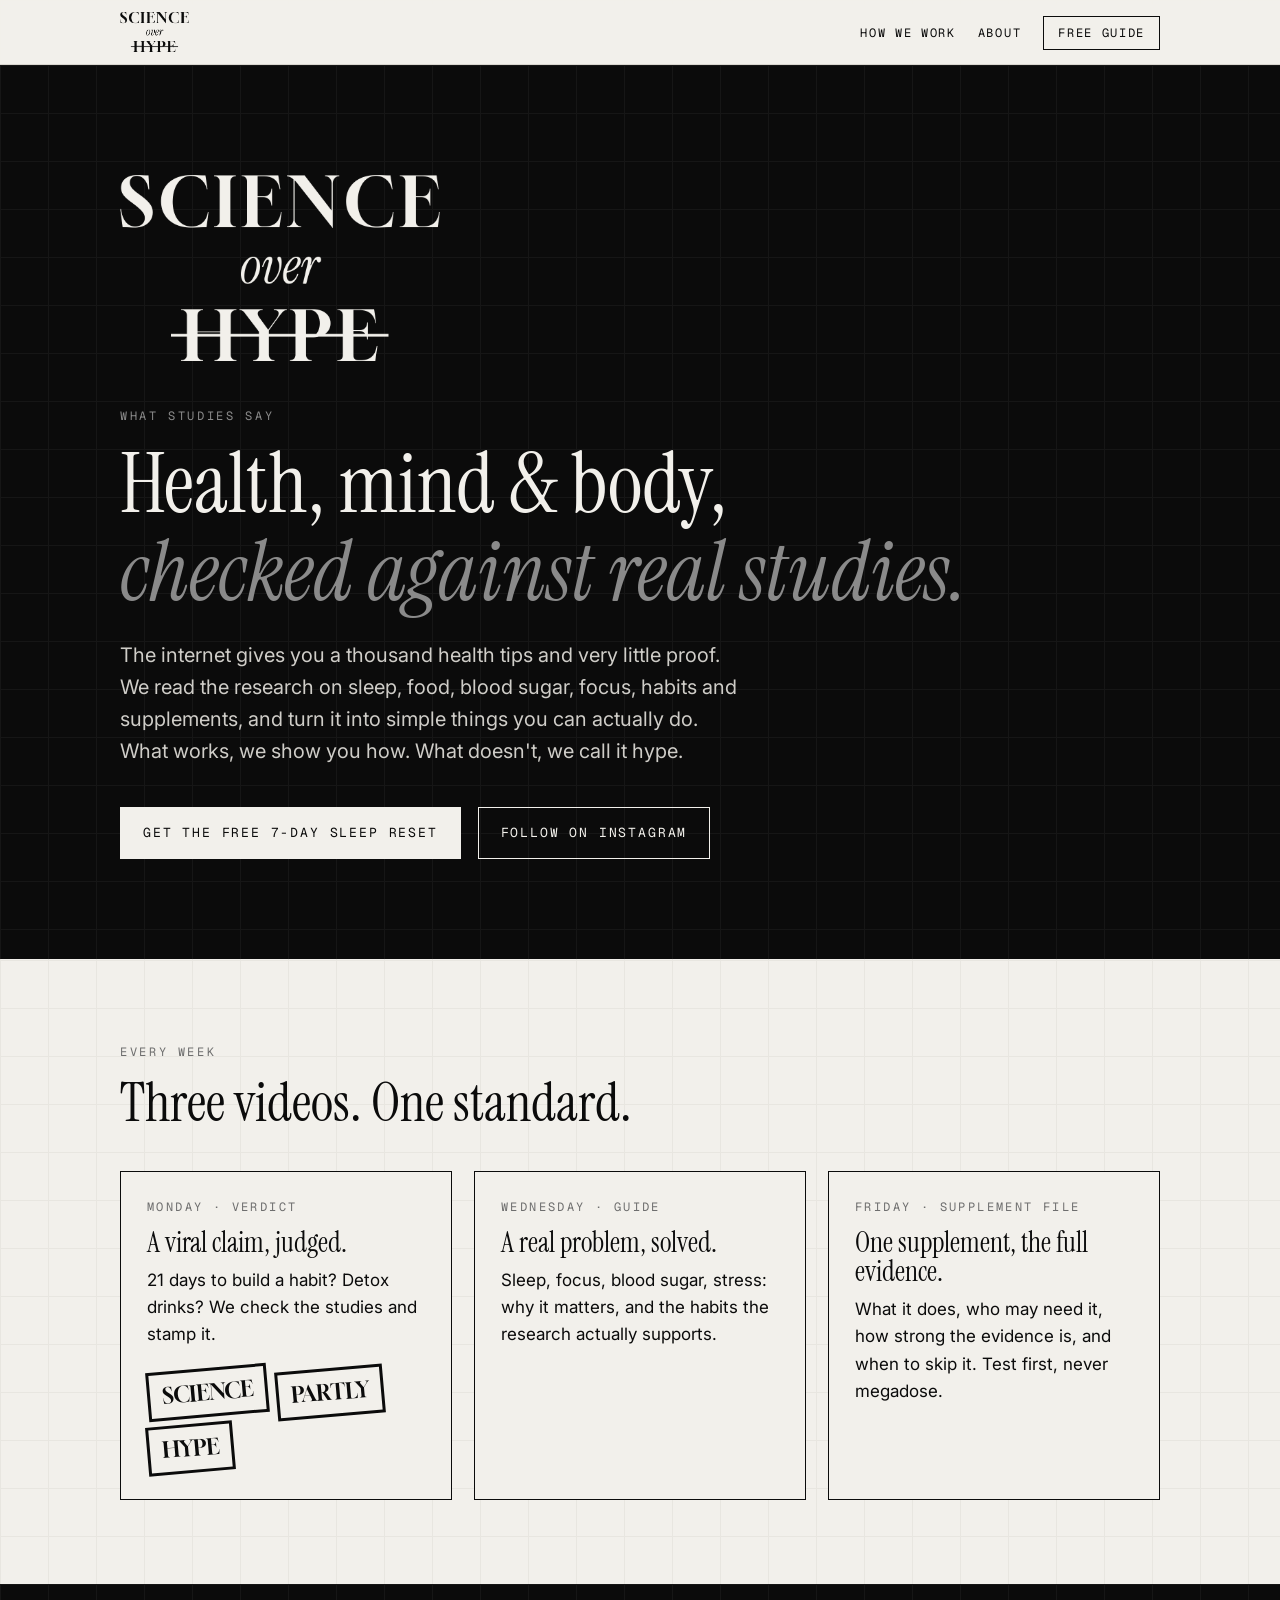
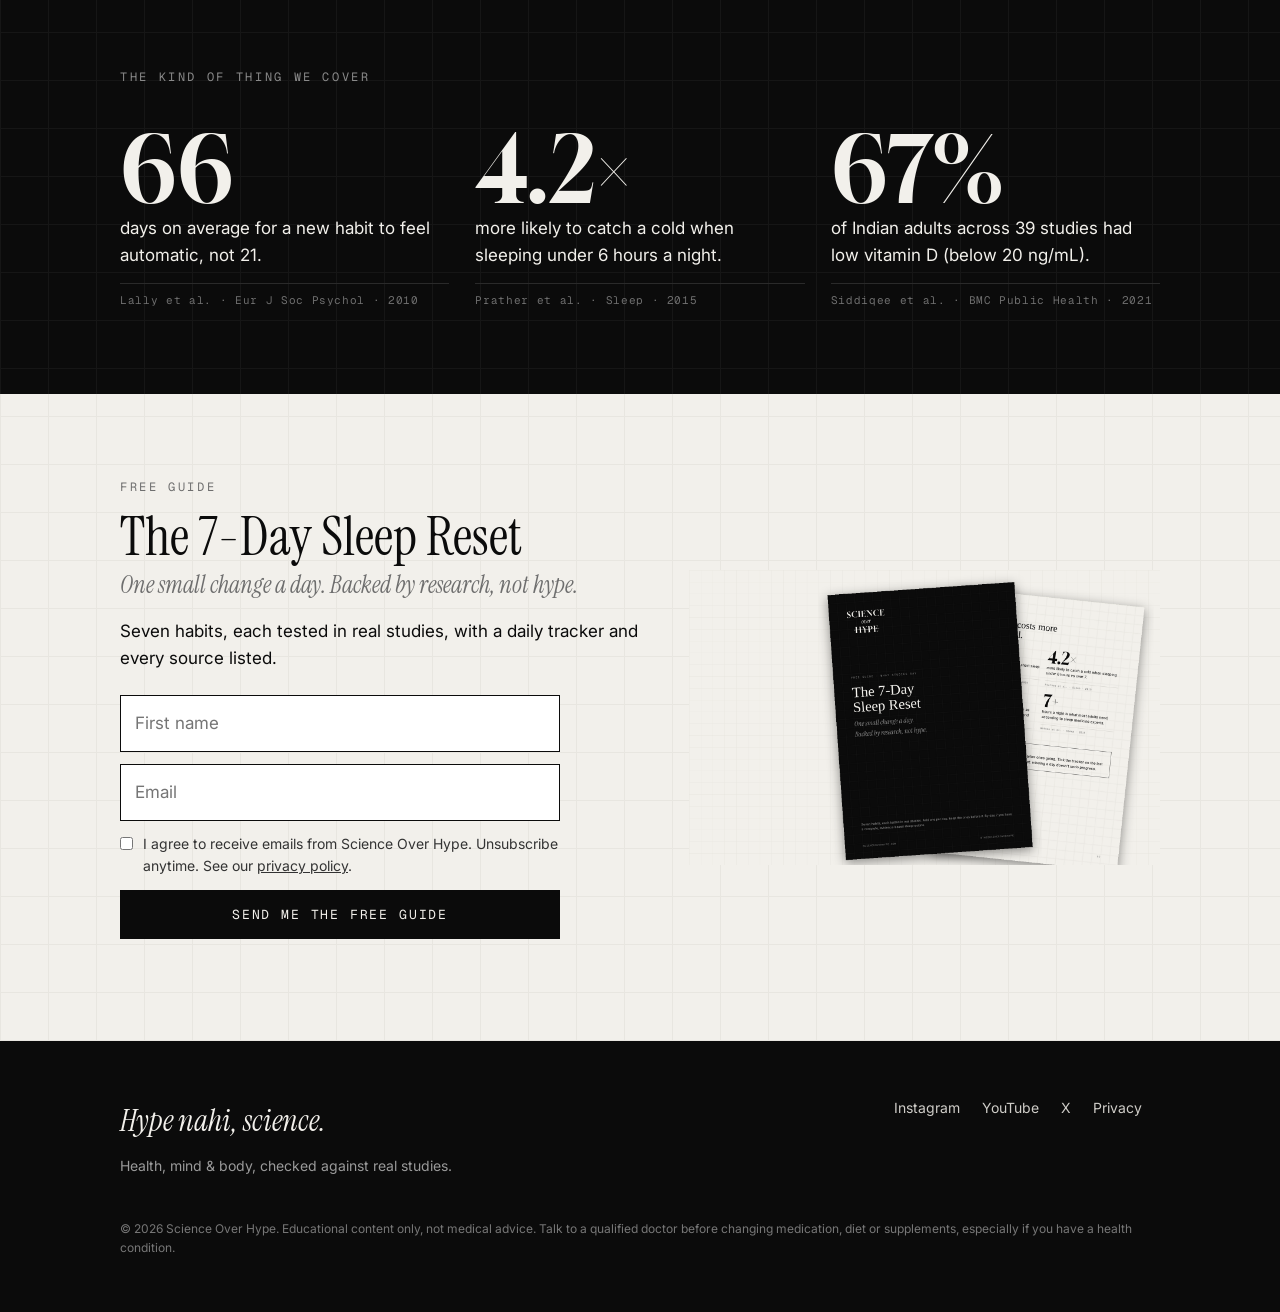
==== index.html @ e4e81a03 "Add files via upload" ====
<!doctype html>
<html lang="en"><head>
<meta charset="utf-8"><meta name="viewport" content="width=device-width,initial-scale=1">
<title>Science Over Hype | Health, mind & body, checked against real studies</title>
<meta name="description" content="Short, evidence-based health content on sleep, food, blood sugar, habits and supplements. Every claim comes with its source. Hype nahi, science.">
<link rel="canonical" href="https://scienceoverhype.com/">
<meta property="og:title" content="Science Over Hype | Health, mind & body, checked against real studies"><meta property="og:description" content="Short, evidence-based health content on sleep, food, blood sugar, habits and supplements. Every claim comes with its source. Hype nahi, science.">
<meta property="og:image" content="https://scienceoverhype.com/assets/og.jpg"><meta property="og:url" content="https://scienceoverhype.com/">
<meta name="twitter:card" content="summary_large_image">
<link rel="icon" href="/assets/favicon.png"><link rel="apple-touch-icon" href="/assets/apple-touch-icon.png">
<link rel="preconnect" href="https://fonts.googleapis.com"><link rel="preconnect" href="https://fonts.gstatic.com" crossorigin>
<link href="https://fonts.googleapis.com/css2?family=Gloock&family=Instrument+Serif:ital@0;1&family=Geist+Mono&family=Inter:wght@400;600&display=swap" rel="stylesheet">
<link rel="stylesheet" href="/assets/style.css">
</head><body>
<header class="site"><div class="wrap">
 <a class="logo" href="/" aria-label="Science Over Hype home"><img src="/assets/logo-black.png" alt="Science Over Hype"></a>
 <nav><a href="/how-we-work/">How we work</a><a href="/about/">About</a><a class="cta" href="/sleep/">Free guide</a></nav>
</div></header>

<section class="dark hero"><div class="wrap">
 <img class="logo-big" src="/assets/logo-white.png" alt="Science Over Hype">
 <div class="k">What studies say</div>
 <h1 style="margin-top:14px">Health, mind &amp; body,<br><span class="it">checked against real studies.</span></h1>
 <p class="lead">The internet gives you a thousand health tips and very little proof. We read the research on sleep, food, blood sugar, focus, habits and supplements, and turn it into simple things you can actually do. What works, we show you how. What doesn't, we call it hype.</p>
 <a class="btn solid" href="/sleep/">Get the free 7-Day Sleep Reset</a>
 <a class="btn" href="https://www.instagram.com/thescienceoverhype/" target="_blank" rel="noopener">Follow on Instagram</a>
</div></section>

<section><div class="wrap">
 <div class="k">Every week</div>
 <h2 style="margin-top:12px">Three videos. One standard.</h2>
 <div class="grid3">
  <div class="card"><div class="day">MONDAY · VERDICT</div><h3>A viral claim, judged.</h3><p>21 days to build a habit? Detox drinks? We check the studies and stamp it.</p>
   <span class="stamp">SCIENCE</span><span class="stamp">PARTLY</span><span class="stamp">HYPE</span></div>
  <div class="card"><div class="day">WEDNESDAY · GUIDE</div><h3>A real problem, solved.</h3><p>Sleep, focus, blood sugar, stress: why it matters, and the habits the research actually supports.</p></div>
  <div class="card"><div class="day">FRIDAY · SUPPLEMENT FILE</div><h3>One supplement, the full evidence.</h3><p>What it does, who may need it, how strong the evidence is, and when to skip it. Test first, never megadose.</p></div>
 </div>
</div></section>

<section class="dark"><div class="wrap">
 <div class="k">The kind of thing we cover</div>
 <div class="stats">
  <div><div class="big">66</div><p>days on average for a new habit to feel automatic, not 21.</p><div class="src">Lally et al. · Eur J Soc Psychol · 2010</div></div>
  <div><div class="big">4.2×</div><p>more likely to catch a cold when sleeping under 6 hours a night.</p><div class="src">Prather et al. · Sleep · 2015</div></div>
  <div><div class="big">67%</div><p>of Indian adults across 39 studies had low vitamin D (below 20 ng/mL).</p><div class="src">Siddiqee et al. · BMC Public Health · 2021</div></div>
 </div>
</div></section>

<section><div class="wrap split">
 <div>
  <div class="k">Free guide</div>
  <h2 style="margin-top:12px">The 7-Day Sleep Reset</h2>
  <p class="it" style="font-size:24px">One small change a day. Backed by research, not hype.</p>
  <p>Seven habits, each tested in real studies, with a daily tracker and every source listed.</p>
  <form class="signup" action="#" method="post">
 <input type="text" name="fields[name]" placeholder="First name" autocomplete="given-name">
 <input type="email" name="fields[email]" placeholder="Email" required autocomplete="email">
 <label class="consent"><input type="checkbox" name="gdpr[]" value="consent" required><span>I agree to receive emails from Science Over Hype. Unsubscribe anytime. See our <a href="/privacy/">privacy policy</a>.</span></label>
 <input type="hidden" name="ml-submit" value="1"><input type="hidden" name="anticsrf" value="true">
 <button type="submit">Send me the free guide</button>
 <div class="form-msg" role="status"></div>
</form>
 </div>
 <a href="/sleep/"><img src="/assets/sleep-reset-mockup.png" alt="The 7-Day Sleep Reset guide"></a>
</div></section>
<footer class="site"><div class="wrap">
 <div class="row">
  <div><div class="tag">Hype nahi, science.</div><p style="margin-top:10px">Health, mind &amp; body, checked against real studies.</p></div>
  <div>
   <a href="https://www.instagram.com/thescienceoverhype/" target="_blank" rel="noopener">Instagram</a>
   <a href="https://www.youtube.com/@thescienceoverhype" target="_blank" rel="noopener">YouTube</a>
   <a href="https://x.com/scienceoverhype" target="_blank" rel="noopener">X</a>
   <a href="/privacy/">Privacy</a>
  </div>
 </div>
 <p class="fine">© 2026 Science Over Hype. Educational content only, not medical advice. Talk to a qualified doctor before changing medication, diet or supplements, especially if you have a health condition.</p>
</div></footer>
<script>
document.querySelectorAll('form.signup').forEach(function(f){
 f.addEventListener('submit',function(e){
  var action=f.getAttribute('action'); var msg=f.querySelector('.form-msg');
  if(!action||action==='#'){e.preventDefault();msg.textContent='Signups open very soon.';return;}
  e.preventDefault(); var b=f.querySelector('button'); b.disabled=true; b.textContent='Sending…';
  fetch(action,{method:'POST',body:new FormData(f)}).then(function(r){return r.json()}).then(function(d){
   if(d&&d.success){f.querySelectorAll('input,button').forEach(function(x){x.style.display='none'});f.querySelector('label.consent').style.display='none';
    msg.innerHTML='<strong>Check your inbox.</strong> Your Sleep Reset is on its way. (Not there in 2 minutes? Check Promotions or Spam.)';}
   else{b.disabled=false;b.textContent='Send me the free guide';msg.textContent='Something went wrong. Please check your email and try again.';}
  }).catch(function(){b.disabled=false;b.textContent='Send me the free guide';msg.textContent='Something went wrong. Please try again.';});
 });
});
</script>
</body></html>
---- assets/style.css ----
:root{
  --ink:#0b0b0b; --paper:#f2f0eb; --grey:#6e6e6e; --line:#d9d6cf; --grid:#e8e6e0;
  --serif:"Instrument Serif",Georgia,serif; --display:"Gloock",Georgia,serif;
  --mono:"Geist Mono",ui-monospace,monospace; --sans:"Inter",system-ui,sans-serif;
}
*{box-sizing:border-box;margin:0;padding:0}
html{scroll-behavior:smooth}
body{font-family:var(--sans);color:var(--ink);background:var(--paper);line-height:1.6;font-size:17px;
  background-image:linear-gradient(var(--grid) 1px,transparent 1px),linear-gradient(90deg,var(--grid) 1px,transparent 1px);background-size:48px 48px}
a{color:inherit}
img{max-width:100%;display:block}
.wrap{max-width:1080px;margin:0 auto;padding:0 20px}
.k{font-family:var(--mono);font-size:12px;letter-spacing:.22em;text-transform:uppercase;color:var(--grey)}
h1,h2,h3{font-family:var(--serif);font-weight:400;line-height:1.05}
h1{font-size:clamp(44px,7vw,84px)} h2{font-size:clamp(34px,5vw,54px)} h3{font-size:28px}
.it{font-family:var(--serif);font-style:italic;color:var(--grey)}
p{margin:0 0 14px}
/* header */
header.site{position:sticky;top:0;z-index:10;background:rgba(242,240,235,.92);backdrop-filter:blur(6px);border-bottom:1px solid var(--line)}
header.site .wrap{display:flex;align-items:center;justify-content:space-between;height:64px}
header.site .logo img{height:40px;width:auto}
nav a{font-family:var(--mono);font-size:12px;letter-spacing:.14em;text-transform:uppercase;text-decoration:none;margin-left:22px}
nav a:hover{text-decoration:underline}
nav .cta{border:1.5px solid var(--ink);padding:8px 14px}
@media(max-width:700px){nav a:not(.cta){display:none} nav .cta{margin-left:0}}
/* sections */
section{padding:84px 0}
.dark{background:var(--ink);color:var(--paper);
  background-image:linear-gradient(#161616 1px,transparent 1px),linear-gradient(90deg,#161616 1px,transparent 1px);background-size:48px 48px}
.dark .k,.dark .it{color:#8a8a8a}
.hero{padding:110px 0 100px}
.hero .logo-big{width:min(320px,70vw);margin-bottom:46px}
.hero p.lead{font-size:20px;max-width:620px;color:#cfcdc8;margin-top:22px}
.btn{display:inline-block;font-family:var(--mono);font-size:13px;letter-spacing:.14em;text-transform:uppercase;text-decoration:none;padding:15px 22px;border:1.5px solid currentColor;margin:26px 12px 0 0;cursor:pointer;background:none;color:inherit}
.btn.solid{background:var(--ink);color:var(--paper);border-color:var(--ink)}
.dark .btn.solid{background:var(--paper);color:var(--ink);border-color:var(--paper)}
.grid3{display:grid;grid-template-columns:repeat(3,1fr);gap:22px;margin-top:40px}
@media(max-width:820px){.grid3{grid-template-columns:1fr}}
.card{border:1.5px solid var(--ink);padding:26px;background:var(--paper)}
.card .day{font-family:var(--mono);font-size:12px;letter-spacing:.2em;color:var(--grey)}
.card h3{margin:10px 0 10px}
.stamp{display:inline-block;font-family:var(--display);font-size:22px;border:3px solid var(--ink);padding:4px 12px;transform:rotate(-5deg);margin:6px 8px 0 0}
.split{display:grid;grid-template-columns:1.05fr .95fr;gap:48px;align-items:center}
@media(max-width:820px){.split{grid-template-columns:1fr}}
ul.ticks{list-style:none;margin:10px 0 18px}
ul.ticks li{padding-left:26px;position:relative;margin-bottom:8px}
ul.ticks li:before{content:"—";position:absolute;left:0;color:var(--grey)}
.big{font-family:var(--display);font-size:clamp(54px,8vw,92px);line-height:1}
.stats{display:grid;grid-template-columns:repeat(3,1fr);gap:26px;margin-top:36px}
@media(max-width:820px){.stats{grid-template-columns:1fr}}
.src{font-family:var(--mono);font-size:11px;letter-spacing:.06em;color:var(--grey);border-top:1px solid var(--line);padding-top:8px;margin-top:8px}
.dark .src{border-color:#2a2a2a}
/* form */
form.signup{display:grid;gap:12px;max-width:440px;margin-top:22px}
form.signup input[type=text],form.signup input[type=email]{font:inherit;padding:14px 14px;border:1.5px solid var(--ink);background:#fff;color:var(--ink)}
form.signup label.consent{font-size:14px;display:flex;gap:10px;align-items:flex-start;color:#333}
form.signup label.consent input{margin-top:4px}
form.signup button{font-family:var(--mono);font-size:13px;letter-spacing:.14em;text-transform:uppercase;padding:16px;border:0;background:var(--ink);color:var(--paper);cursor:pointer}
form.signup button[disabled]{opacity:.5}
.form-msg{font-size:15px;margin-top:6px}
.dark form.signup label.consent{color:#cfcdc8}
.dark form.signup button{background:var(--paper);color:var(--ink)}
/* prose pages */
.prose{max-width:720px}
.prose h2{margin:44px 0 14px;font-size:38px}
.prose ul{margin:0 0 16px 22px}
.prose li{margin-bottom:6px}
/* footer */
footer.site{background:var(--ink);color:#9a9a9a;padding:56px 0 40px;font-size:14px}
footer.site .row{display:flex;flex-wrap:wrap;justify-content:space-between;gap:24px}
footer.site a{color:#cfcdc8;text-decoration:none;margin-right:18px}
footer.site .tag{font-family:var(--serif);font-style:italic;font-size:30px;color:var(--paper)}
footer.site .fine{margin-top:28px;font-size:12px;color:#777}
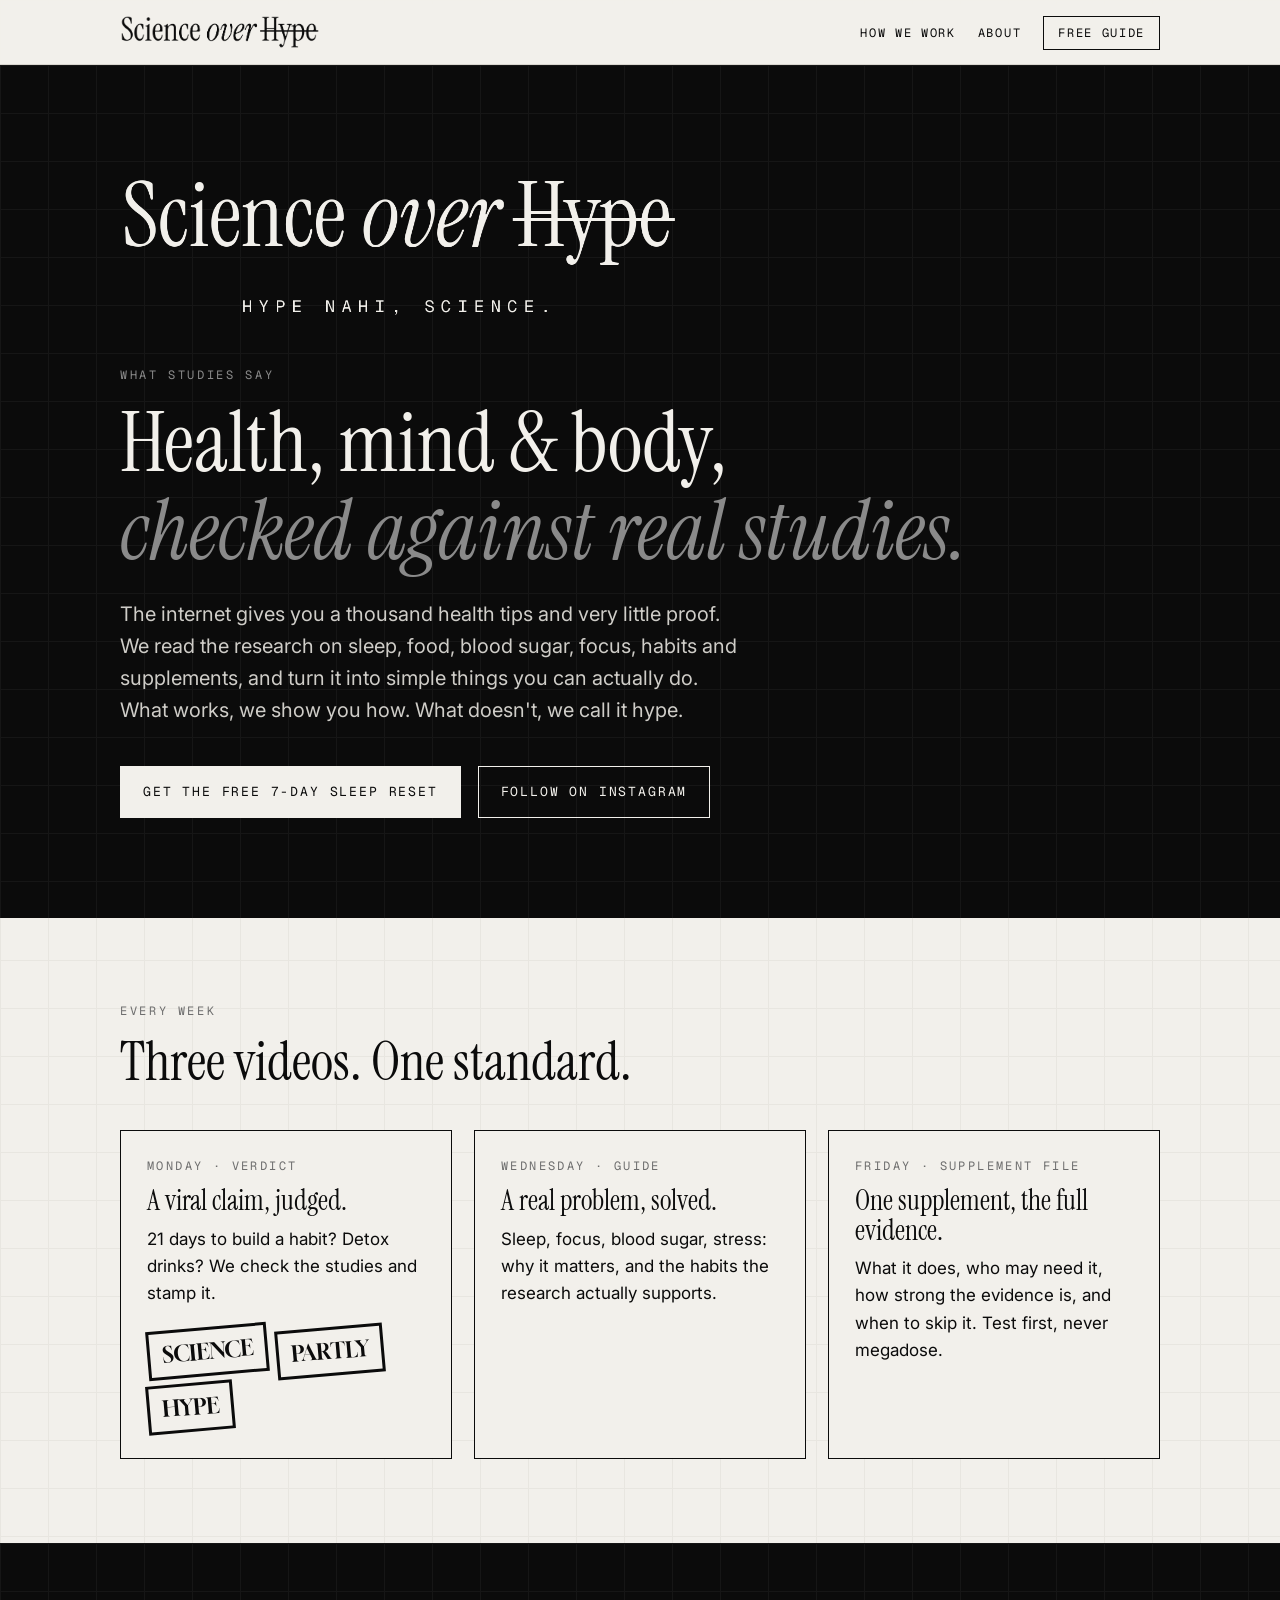
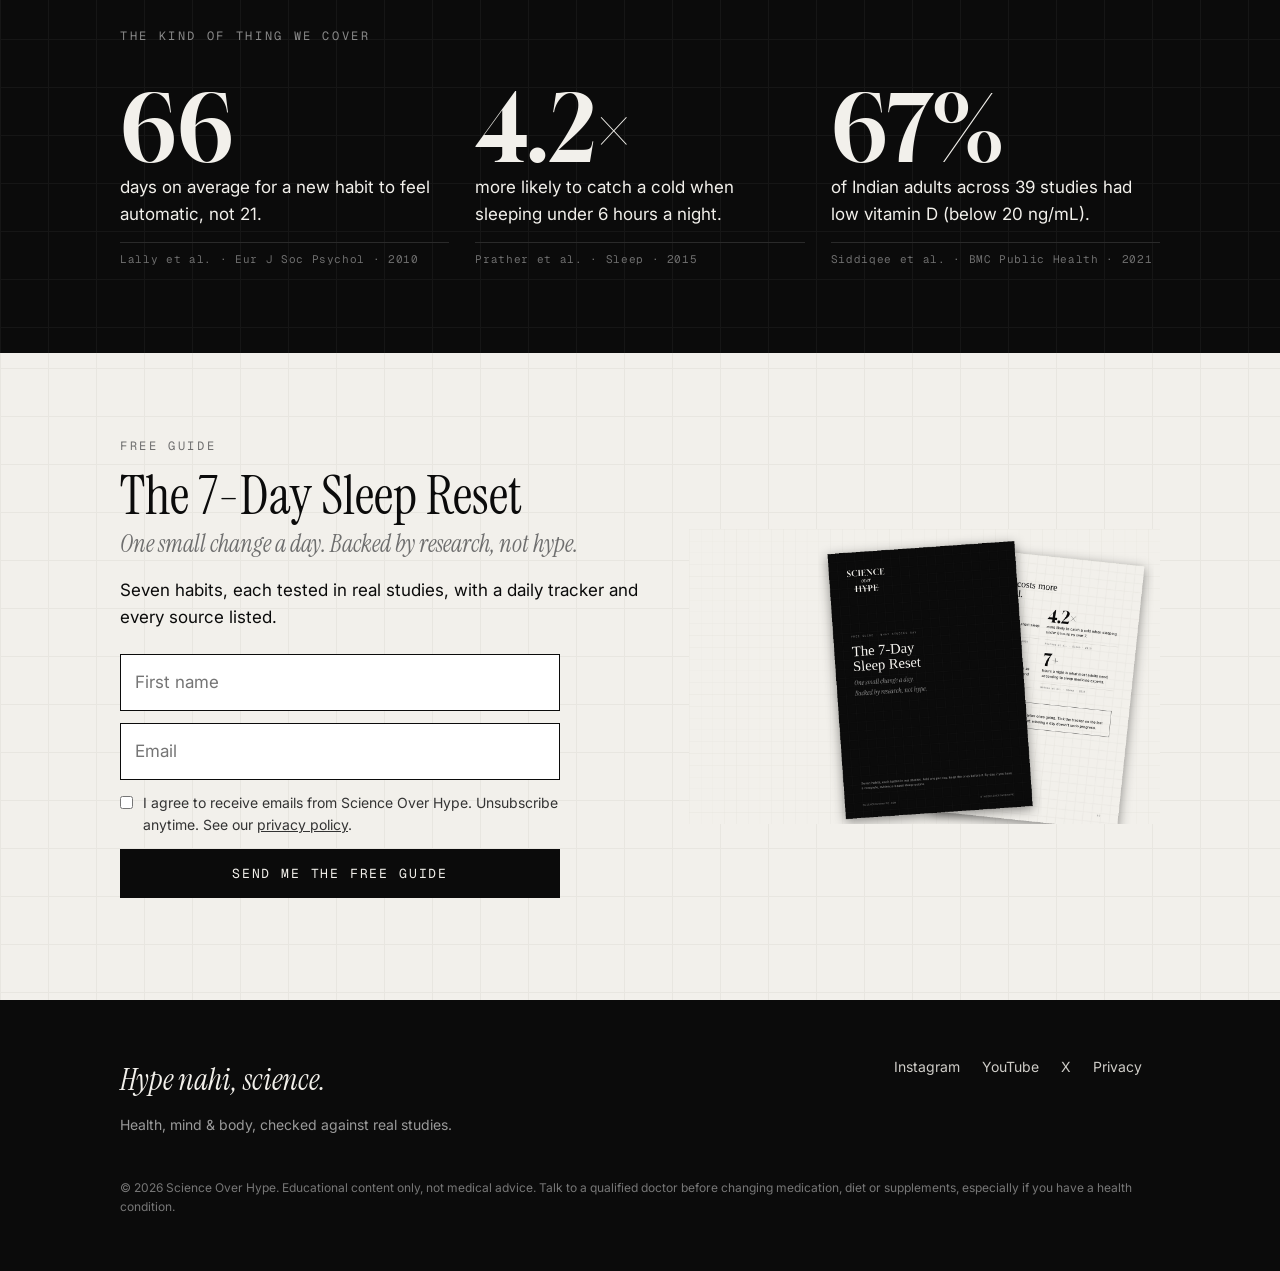
==== commit 6093649f: "Add files via upload" ====
--- a/index.html
+++ b/index.html
@@ -13,12 +13,12 @@
 <link rel="stylesheet" href="/assets/style.css">
 </head><body>
 <header class="site"><div class="wrap">
- <a class="logo" href="/" aria-label="Science Over Hype home"><img src="/assets/logo-black.png" alt="Science Over Hype"></a>
+ <a class="logo" href="/" aria-label="Science Over Hype home"><img src="/assets/logoC-black.png" alt="Science Over Hype"></a>
  <nav><a href="/how-we-work/">How we work</a><a href="/about/">About</a><a class="cta" href="/sleep/">Free guide</a></nav>
 </div></header>
 
 <section class="dark hero"><div class="wrap">
- <img class="logo-big" src="/assets/logo-white.png" alt="Science Over Hype">
+ <img class="logo-big" src="/assets/logoC-full-white.png" alt="Science Over Hype">
  <div class="k">What studies say</div>
  <h1 style="margin-top:14px">Health, mind &amp; body,<br><span class="it">checked against real studies.</span></h1>
  <p class="lead">The internet gives you a thousand health tips and very little proof. We read the research on sleep, food, blood sugar, focus, habits and supplements, and turn it into simple things you can actually do. What works, we show you how. What doesn't, we call it hype.</p>
@@ -52,7 +52,7 @@
   <h2 style="margin-top:12px">The 7-Day Sleep Reset</h2>
   <p class="it" style="font-size:24px">One small change a day. Backed by research, not hype.</p>
   <p>Seven habits, each tested in real studies, with a daily tracker and every source listed.</p>
-  <form class="signup" action="#" method="post">
+  <form class="signup" action="https://assets.mailerlite.com/jsonp/2796942/forms/204186432875529452/subscribe" method="post">
  <input type="text" name="fields[name]" placeholder="First name" autocomplete="given-name">
  <input type="email" name="fields[email]" placeholder="Email" required autocomplete="email">
  <label class="consent"><input type="checkbox" name="gdpr[]" value="consent" required><span>I agree to receive emails from Science Over Hype. Unsubscribe anytime. See our <a href="/privacy/">privacy policy</a>.</span></label>
@@ -83,7 +83,7 @@
   e.preventDefault(); var b=f.querySelector('button'); b.disabled=true; b.textContent='Sending…';
   fetch(action,{method:'POST',body:new FormData(f)}).then(function(r){return r.json()}).then(function(d){
    if(d&&d.success){f.querySelectorAll('input,button').forEach(function(x){x.style.display='none'});f.querySelector('label.consent').style.display='none';
-    msg.innerHTML='<strong>Check your inbox.</strong> Your Sleep Reset is on its way. (Not there in 2 minutes? Check Promotions or Spam.)';}
+    msg.innerHTML='<strong>Almost done. Check your inbox.</strong> Tap the confirm button in our email, and your Sleep Reset arrives right after. (Not there in 2 minutes? Check Promotions or Spam.)';}
    else{b.disabled=false;b.textContent='Send me the free guide';msg.textContent='Something went wrong. Please check your email and try again.';}
   }).catch(function(){b.disabled=false;b.textContent='Send me the free guide';msg.textContent='Something went wrong. Please try again.';});
  });
--- a/assets/style.css
+++ b/assets/style.css
@@ -18,7 +18,7 @@
 /* header */
 header.site{position:sticky;top:0;z-index:10;background:rgba(242,240,235,.92);backdrop-filter:blur(6px);border-bottom:1px solid var(--line)}
 header.site .wrap{display:flex;align-items:center;justify-content:space-between;height:64px}
-header.site .logo img{height:40px;width:auto}
+header.site .logo img{height:34px;width:auto}
 nav a{font-family:var(--mono);font-size:12px;letter-spacing:.14em;text-transform:uppercase;text-decoration:none;margin-left:22px}
 nav a:hover{text-decoration:underline}
 nav .cta{border:1.5px solid var(--ink);padding:8px 14px}
@@ -29,7 +29,7 @@
   background-image:linear-gradient(#161616 1px,transparent 1px),linear-gradient(90deg,#161616 1px,transparent 1px);background-size:48px 48px}
 .dark .k,.dark .it{color:#8a8a8a}
 .hero{padding:110px 0 100px}
-.hero .logo-big{width:min(320px,70vw);margin-bottom:46px}
+.hero .logo-big{width:min(560px,88vw);margin-bottom:46px}
 .hero p.lead{font-size:20px;max-width:620px;color:#cfcdc8;margin-top:22px}
 .btn{display:inline-block;font-family:var(--mono);font-size:13px;letter-spacing:.14em;text-transform:uppercase;text-decoration:none;padding:15px 22px;border:1.5px solid currentColor;margin:26px 12px 0 0;cursor:pointer;background:none;color:inherit}
 .btn.solid{background:var(--ink);color:var(--paper);border-color:var(--ink)}
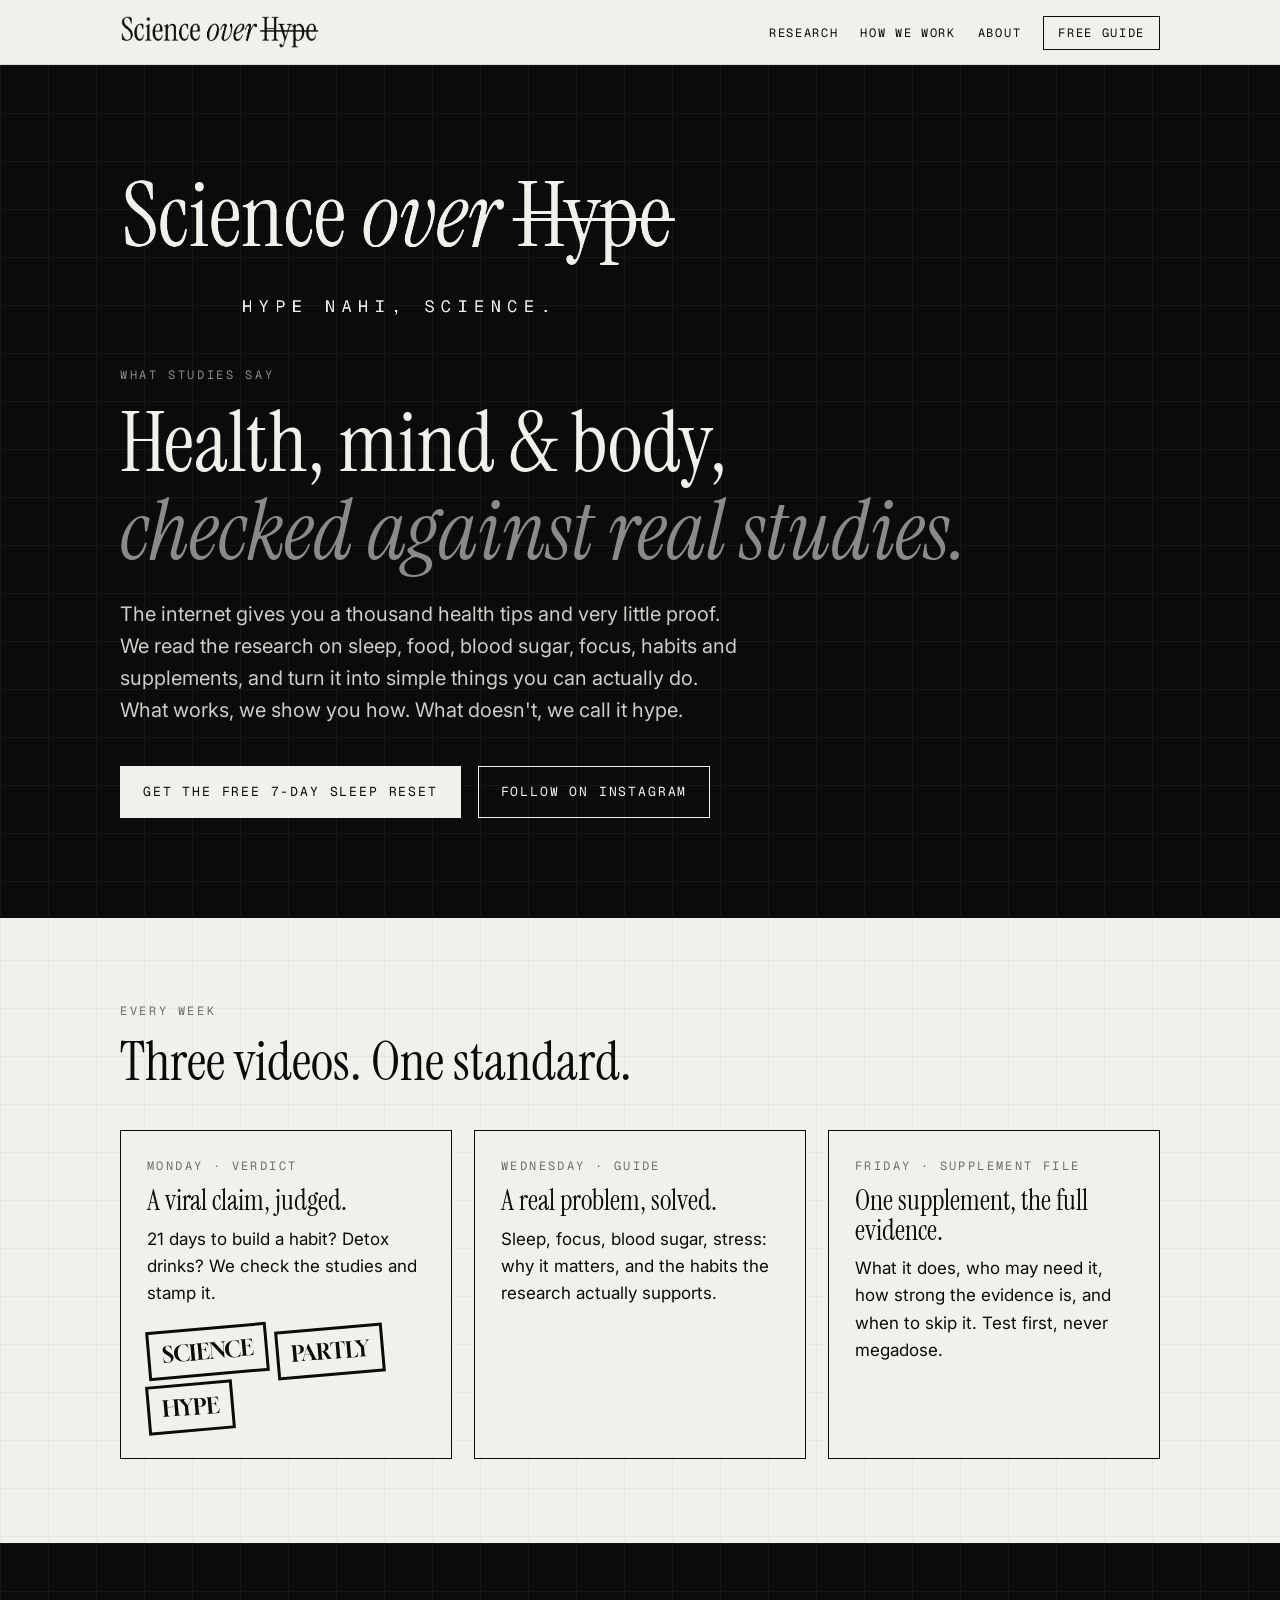
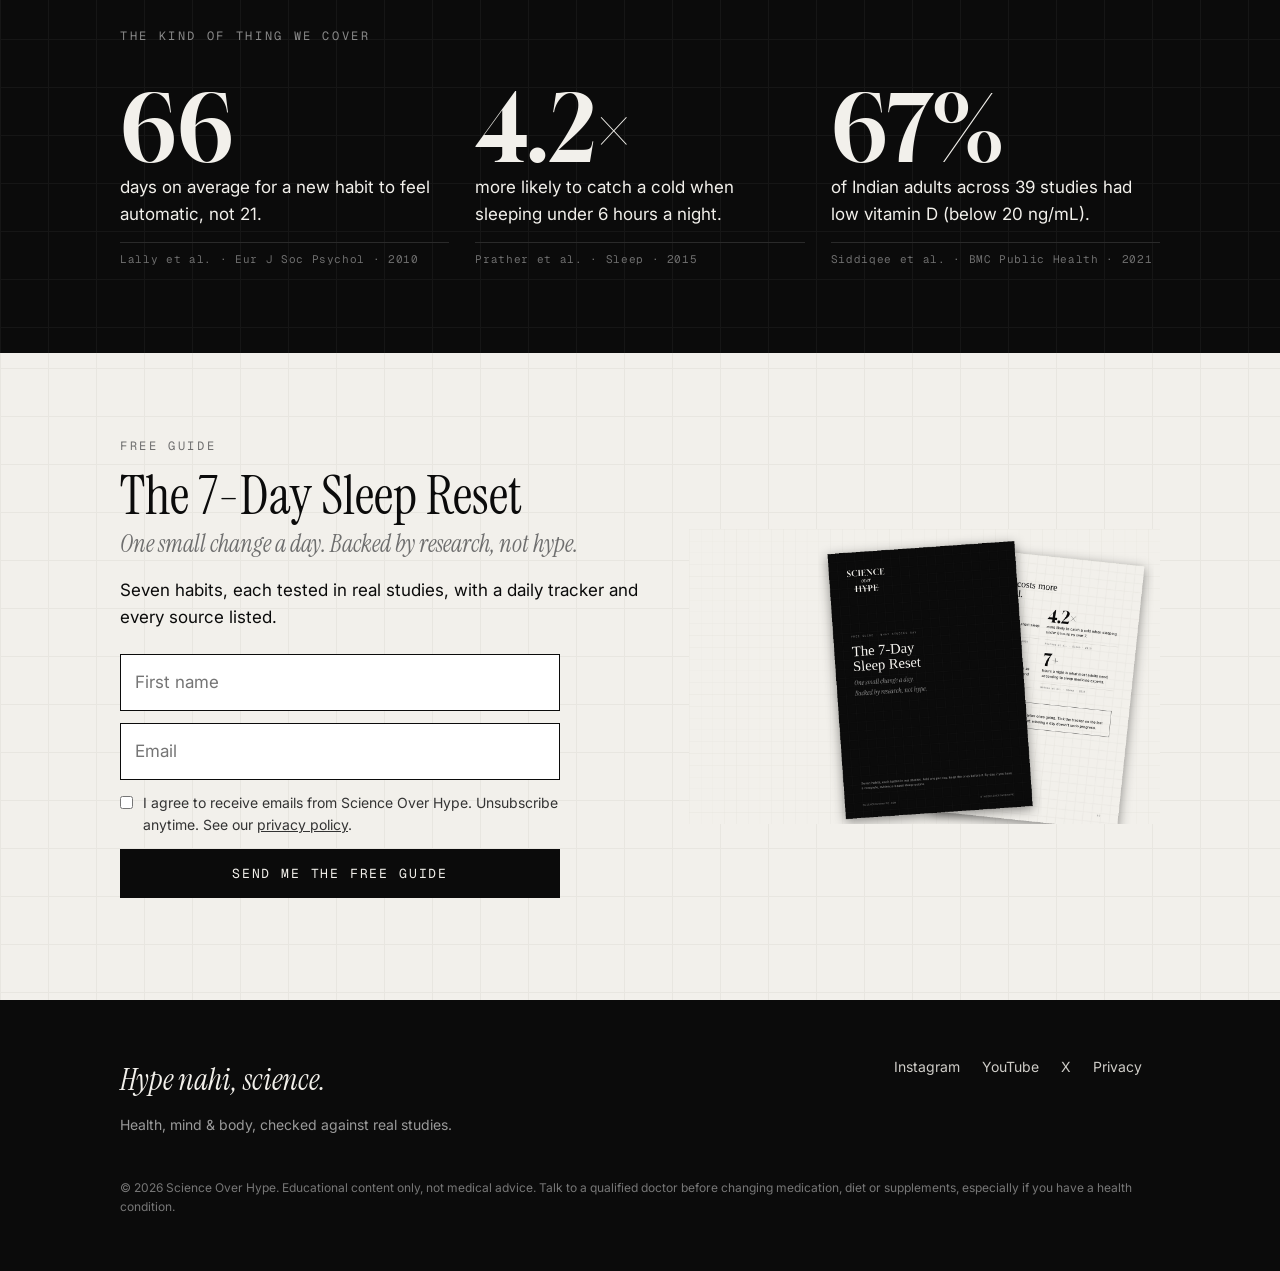
==== commit b735eb70: "Add /research/ articles (#01-#04), structured data, sitemap and robots.txt Co-Authored-By: Claude Op" ====
--- a/index.html
+++ b/index.html
@@ -11,10 +11,11 @@
 <link rel="preconnect" href="https://fonts.googleapis.com"><link rel="preconnect" href="https://fonts.gstatic.com" crossorigin>
 <link href="https://fonts.googleapis.com/css2?family=Gloock&family=Instrument+Serif:ital@0;1&family=Geist+Mono&family=Inter:wght@400;600&display=swap" rel="stylesheet">
 <link rel="stylesheet" href="/assets/style.css">
+<script type="application/ld+json">{"@context": "https://schema.org", "@graph": [{"@type": "Organization", "@id": "https://scienceoverhype.com/#org", "name": "Science Over Hype", "url": "https://scienceoverhype.com/", "logo": "https://scienceoverhype.com/assets/logo-black.png", "sameAs": ["https://www.instagram.com/thescienceoverhype/", "https://www.youtube.com/@thescienceoverhype", "https://x.com/scienceoverhype"], "description": "Science Over Hype: health, sleep and supplements, checked against real studies. Hype nahi, science.", "founder": {"@type": "Person", "@id": "https://scienceoverhype.com/about/#nitish", "name": "Nitish Vaibhav", "url": "https://scienceoverhype.com/about/"}}, {"@type": "WebSite", "@id": "https://scienceoverhype.com/#site", "name": "Science Over Hype", "url": "https://scienceoverhype.com/", "publisher": {"@id": "https://scienceoverhype.com/#org"}}]}</script>
 </head><body>
 <header class="site"><div class="wrap">
  <a class="logo" href="/" aria-label="Science Over Hype home"><img src="/assets/logoC-black.png" alt="Science Over Hype"></a>
- <nav><a href="/how-we-work/">How we work</a><a href="/about/">About</a><a class="cta" href="/sleep/">Free guide</a></nav>
+ <nav><a href="/research/">Research</a><a href="/how-we-work/">How we work</a><a href="/about/">About</a><a class="cta" href="/sleep/">Free guide</a></nav>
 </div></header>
 
 <section class="dark hero"><div class="wrap">
--- a/assets/style.css
+++ b/assets/style.css
@@ -71,3 +71,33 @@
 footer.site a{color:#cfcdc8;text-decoration:none;margin-right:18px}
 footer.site .tag{font-family:var(--serif);font-style:italic;font-size:30px;color:var(--paper)}
 footer.site .fine{margin-top:28px;font-size:12px;color:#777}
+/* research articles */
+article.research{padding:56px 0 84px}
+.crumbs a{text-decoration:none}
+article.research h1{font-size:clamp(40px,6vw,64px);margin:14px 0 14px}
+.meta{font-family:var(--mono);font-size:12px;letter-spacing:.06em;color:var(--grey);margin-bottom:28px}
+.verdict{border:2px solid var(--ink);background:#fff;padding:24px 26px;margin:0 0 34px;position:relative}
+.verdict .vlabel{margin-bottom:6px}
+.verdict p{font-size:19px;margin:12px 0 0}
+.stamp.small{font-size:15px;border-width:2px;padding:2px 8px;margin:4px 0 10px}
+.cite{font-family:var(--mono);font-size:12px;color:var(--grey);letter-spacing:.03em;white-space:normal}
+p.cite{margin-top:-4px}
+.faq details{border-top:1px solid var(--line);padding:14px 0}
+.faq details:last-child{border-bottom:1px solid var(--line)}
+.faq summary{cursor:pointer;font-weight:600}
+.faq details p{margin:10px 0 0}
+ol.sources{margin:0 0 16px 22px;font-size:14px}
+ol.sources li{margin-bottom:8px}
+.author{border-left:3px solid var(--ink);padding:6px 0 6px 18px;margin:36px 0}
+.author p{margin:8px 0 0;font-size:15px}
+.cta-box{background:var(--ink);color:var(--paper);padding:28px;margin:40px 0}
+.cta-box .k{color:#8a8a8a}
+.cta-box h3{margin:8px 0 6px}
+.cta-box form.signup button{background:var(--paper);color:var(--ink)}
+.cta-box form.signup label.consent{color:#cfcdc8}
+.rels{display:grid;gap:12px}
+.rel{display:block;border:1.5px solid var(--ink);padding:16px 18px;text-decoration:none;background:var(--paper)}
+.rel .rt{display:block;font-family:var(--serif);font-size:24px;margin-top:6px}
+.rcard{text-decoration:none;display:block}
+.rcard p{font-size:15px;color:#333}
+.lead-dark{font-size:19px;color:#333}
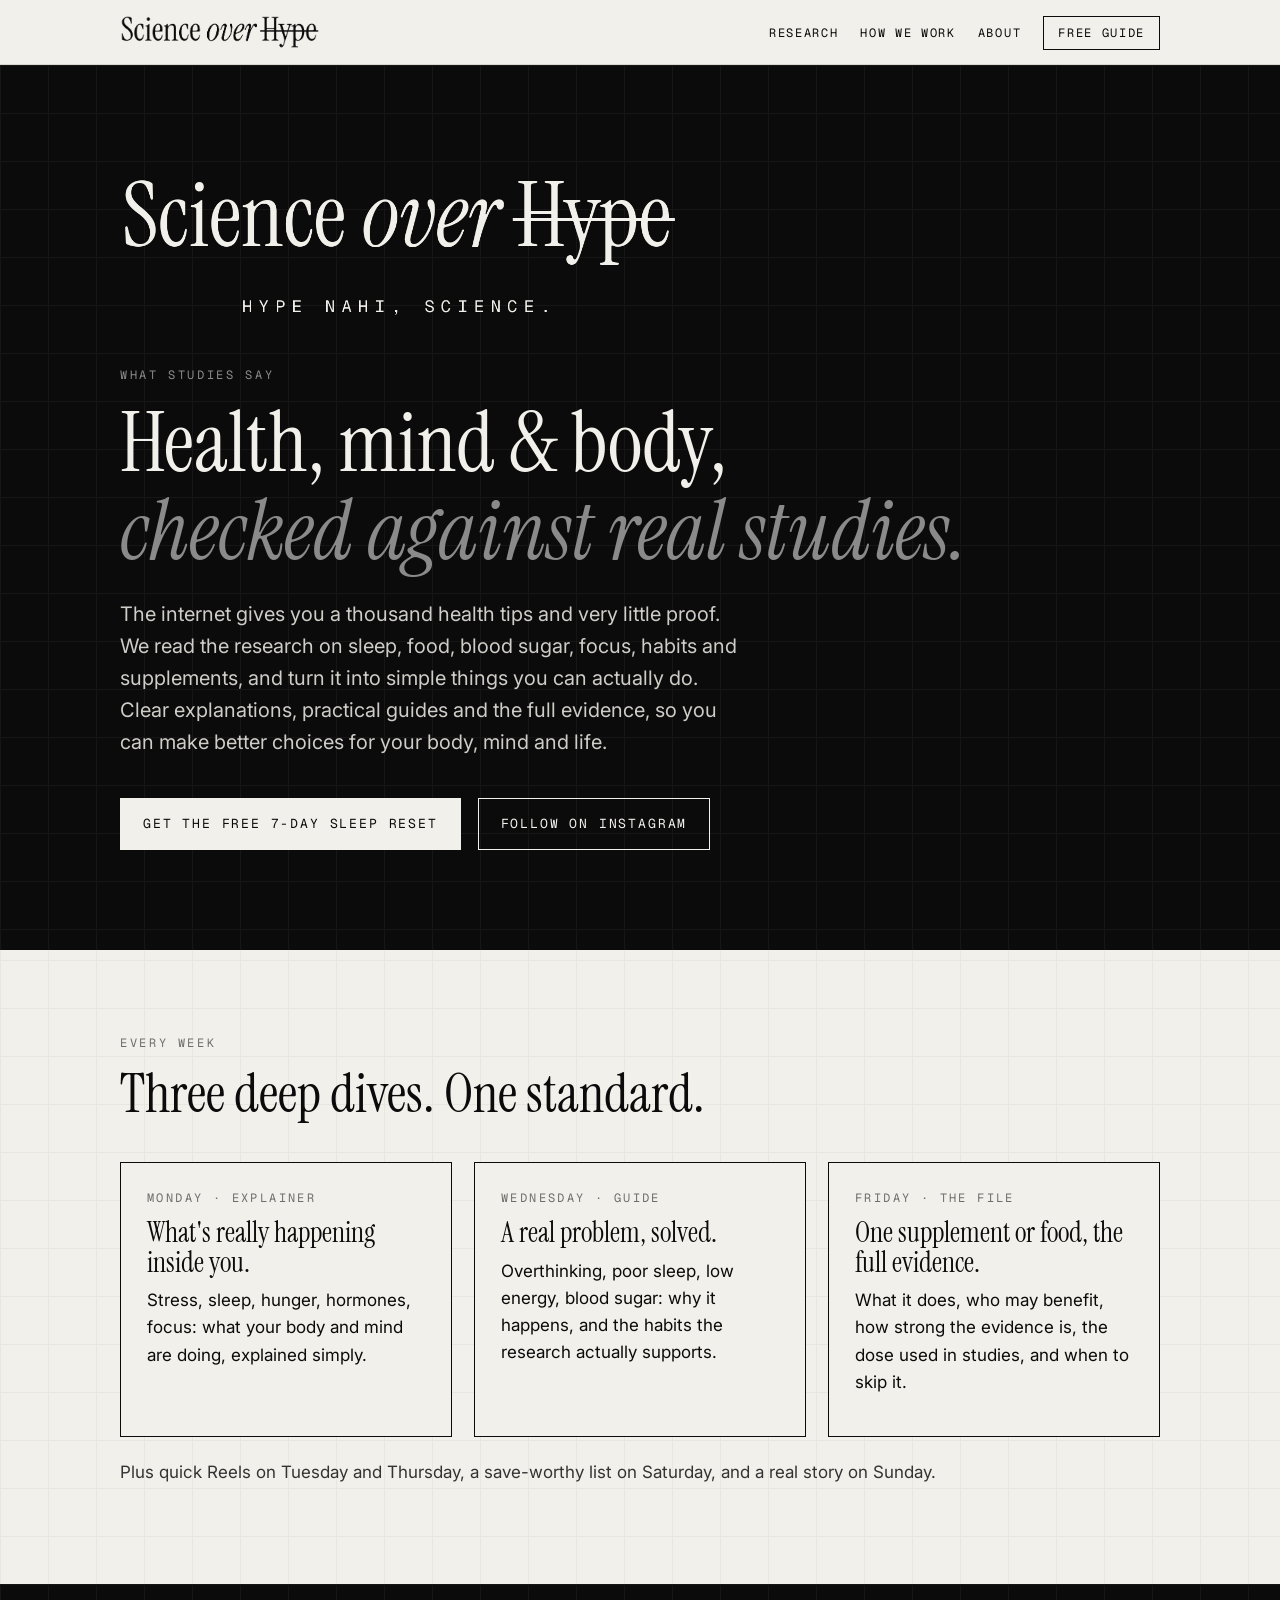
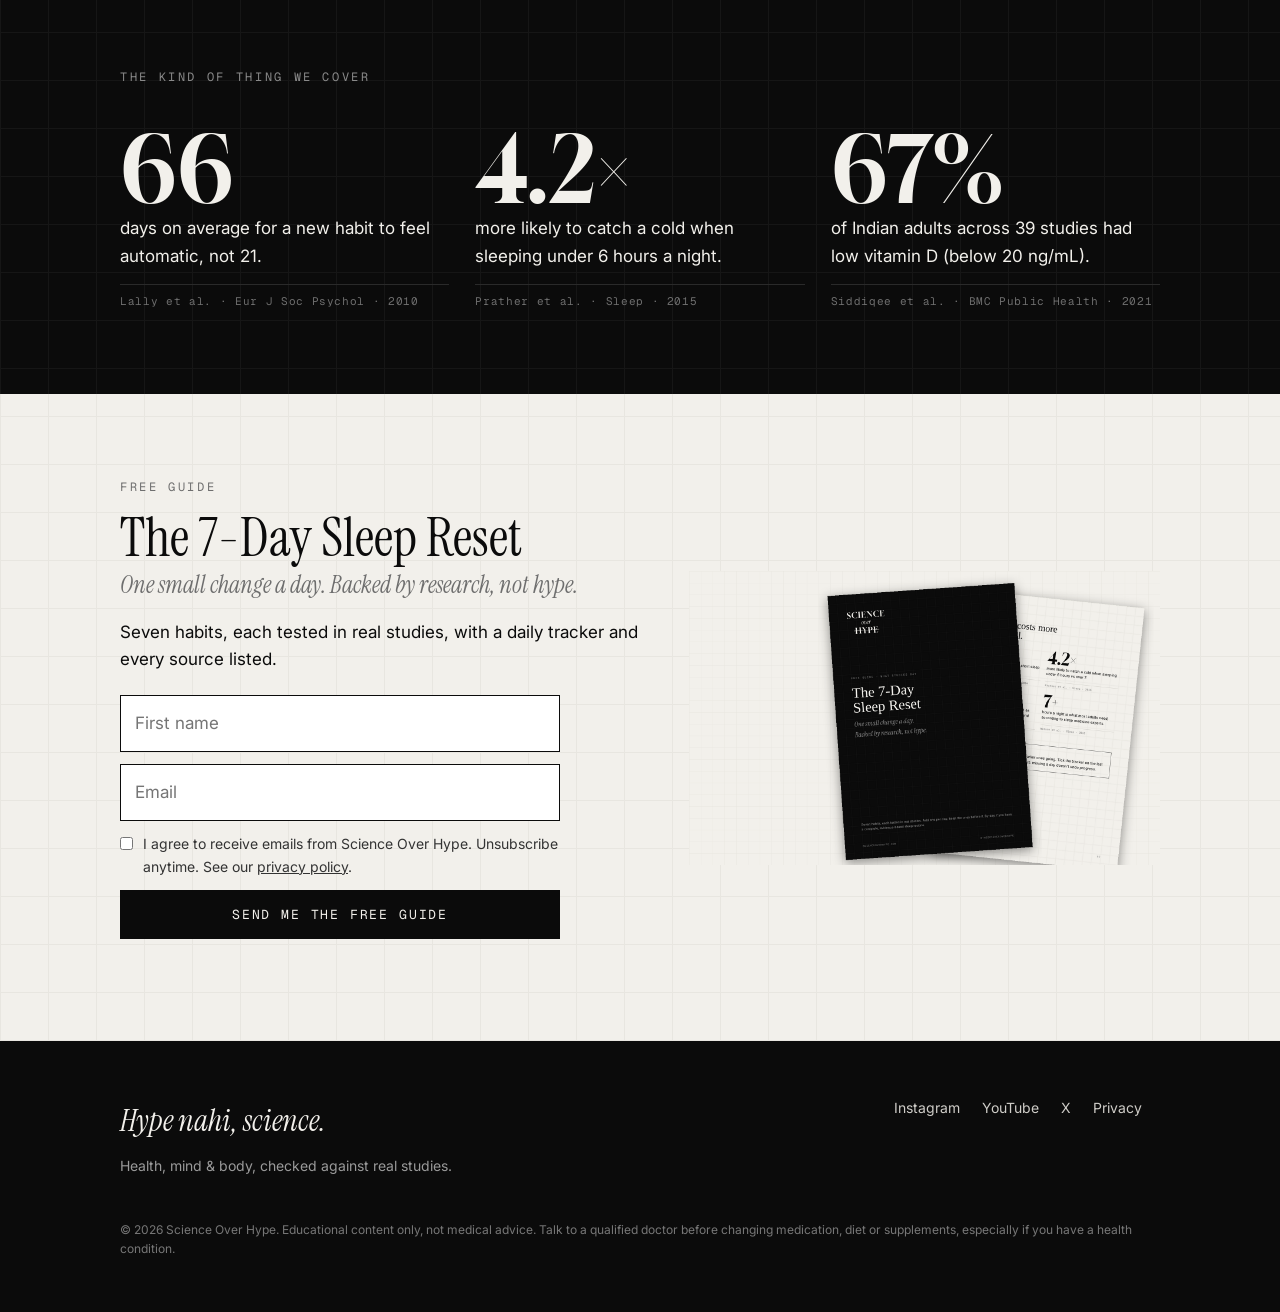
==== commit 97ec95cf: "Information-first: explainer/guide/file format, no verdict stamps Co-Authored-By: Claude Opus 5.5 <n" ====
--- a/index.html
+++ b/index.html
@@ -11,7 +11,7 @@
 <link rel="preconnect" href="https://fonts.googleapis.com"><link rel="preconnect" href="https://fonts.gstatic.com" crossorigin>
 <link href="https://fonts.googleapis.com/css2?family=Gloock&family=Instrument+Serif:ital@0;1&family=Geist+Mono&family=Inter:wght@400;600&display=swap" rel="stylesheet">
 <link rel="stylesheet" href="/assets/style.css">
-<script type="application/ld+json">{"@context": "https://schema.org", "@graph": [{"@type": "Organization", "@id": "https://scienceoverhype.com/#org", "name": "Science Over Hype", "url": "https://scienceoverhype.com/", "logo": "https://scienceoverhype.com/assets/logo-black.png", "sameAs": ["https://www.instagram.com/thescienceoverhype/", "https://www.youtube.com/@thescienceoverhype", "https://x.com/scienceoverhype"], "description": "Science Over Hype: health, sleep and supplements, checked against real studies. Hype nahi, science.", "founder": {"@type": "Person", "@id": "https://scienceoverhype.com/about/#nitish", "name": "Nitish Vaibhav", "url": "https://scienceoverhype.com/about/"}}, {"@type": "WebSite", "@id": "https://scienceoverhype.com/#site", "name": "Science Over Hype", "url": "https://scienceoverhype.com/", "publisher": {"@id": "https://scienceoverhype.com/#org"}}]}</script>
+<script type="application/ld+json">{"@context": "https://schema.org", "@graph": [{"@type": "Organization", "@id": "https://scienceoverhype.com/#org", "name": "Science Over Hype", "url": "https://scienceoverhype.com/", "logo": "https://scienceoverhype.com/assets/logo-black.png", "sameAs": ["https://www.instagram.com/thescienceoverhype/", "https://www.youtube.com/@thescienceoverhype", "https://x.com/scienceoverhype"], "description": "Science Over Hype: Your body, mind and life, checked against real studies. Hype nahi, science.", "founder": {"@type": "Person", "@id": "https://scienceoverhype.com/about/#nitish", "name": "Nitish Vaibhav", "url": "https://scienceoverhype.com/about/"}}, {"@type": "WebSite", "@id": "https://scienceoverhype.com/#site", "name": "Science Over Hype", "url": "https://scienceoverhype.com/", "publisher": {"@id": "https://scienceoverhype.com/#org"}}]}</script>
 </head><body>
 <header class="site"><div class="wrap">
  <a class="logo" href="/" aria-label="Science Over Hype home"><img src="/assets/logoC-black.png" alt="Science Over Hype"></a>
@@ -22,20 +22,20 @@
  <img class="logo-big" src="/assets/logoC-full-white.png" alt="Science Over Hype">
  <div class="k">What studies say</div>
  <h1 style="margin-top:14px">Health, mind &amp; body,<br><span class="it">checked against real studies.</span></h1>
- <p class="lead">The internet gives you a thousand health tips and very little proof. We read the research on sleep, food, blood sugar, focus, habits and supplements, and turn it into simple things you can actually do. What works, we show you how. What doesn't, we call it hype.</p>
+ <p class="lead">The internet gives you a thousand health tips and very little proof. We read the research on sleep, food, blood sugar, focus, habits and supplements, and turn it into simple things you can actually do. Clear explanations, practical guides and the full evidence, so you can make better choices for your body, mind and life.</p>
  <a class="btn solid" href="/sleep/">Get the free 7-Day Sleep Reset</a>
  <a class="btn" href="https://www.instagram.com/thescienceoverhype/" target="_blank" rel="noopener">Follow on Instagram</a>
 </div></section>
 
 <section><div class="wrap">
  <div class="k">Every week</div>
- <h2 style="margin-top:12px">Three videos. One standard.</h2>
+ <h2 style="margin-top:12px">Three deep dives. One standard.</h2>
  <div class="grid3">
-  <div class="card"><div class="day">MONDAY · VERDICT</div><h3>A viral claim, judged.</h3><p>21 days to build a habit? Detox drinks? We check the studies and stamp it.</p>
-   <span class="stamp">SCIENCE</span><span class="stamp">PARTLY</span><span class="stamp">HYPE</span></div>
-  <div class="card"><div class="day">WEDNESDAY · GUIDE</div><h3>A real problem, solved.</h3><p>Sleep, focus, blood sugar, stress: why it matters, and the habits the research actually supports.</p></div>
-  <div class="card"><div class="day">FRIDAY · SUPPLEMENT FILE</div><h3>One supplement, the full evidence.</h3><p>What it does, who may need it, how strong the evidence is, and when to skip it. Test first, never megadose.</p></div>
+  <div class="card"><div class="day">MONDAY · EXPLAINER</div><h3>What's really happening inside you.</h3><p>Stress, sleep, hunger, hormones, focus: what your body and mind are doing, explained simply.</p></div>
+  <div class="card"><div class="day">WEDNESDAY · GUIDE</div><h3>A real problem, solved.</h3><p>Overthinking, poor sleep, low energy, blood sugar: why it happens, and the habits the research actually supports.</p></div>
+  <div class="card"><div class="day">FRIDAY · THE FILE</div><h3>One supplement or food, the full evidence.</h3><p>What it does, who may benefit, how strong the evidence is, the dose used in studies, and when to skip it.</p></div>
  </div>
+ <p style="margin-top:22px;color:#333">Plus quick Reels on Tuesday and Thursday, a save-worthy list on Saturday, and a real story on Sunday.</p>
 </div></section>
 
 <section class="dark"><div class="wrap">
